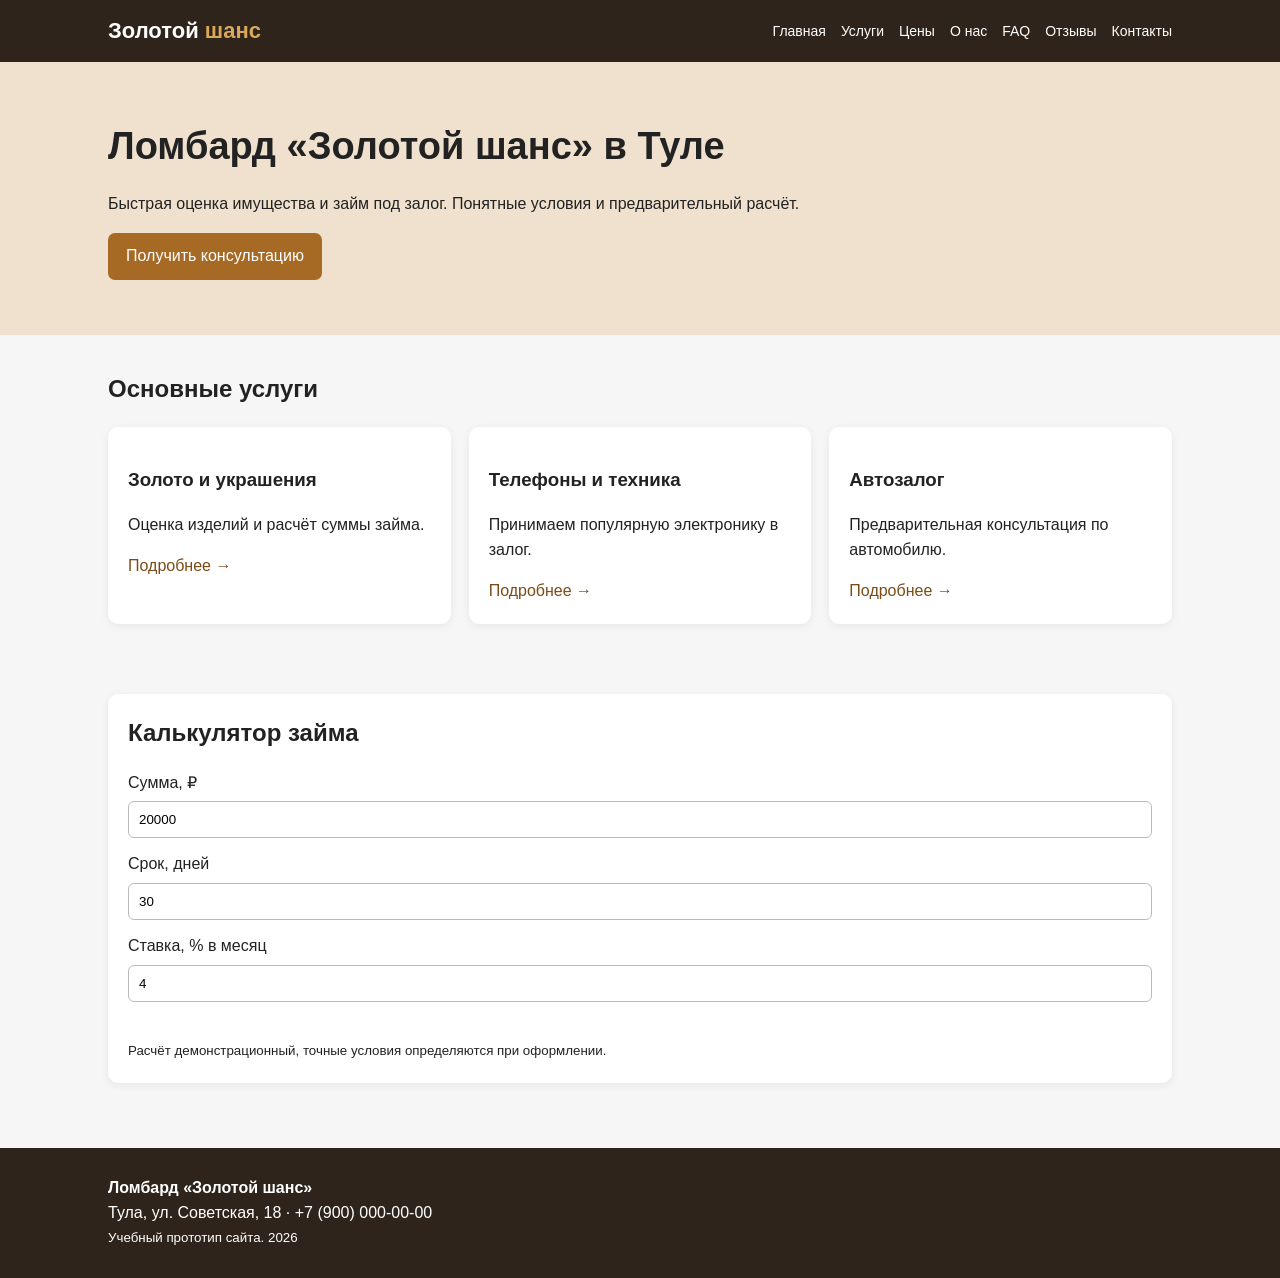
==== index.html @ b5f67ab0 "Add files via upload" ====
<!doctype html>
<html lang="ru"><head><meta charset="utf-8"><meta name="viewport" content="width=device-width,initial-scale=1">
<title>Ломбард «Золотой шанс» — Тула</title><meta name="description" content="Ломбард «Золотой шанс» — оценка имущества и займы под залог. Учебный сайт.">
<link rel="stylesheet" href="css/style.css"></head><body>
<header><div class="container header"><div class="logo">Золотой <span>шанс</span></div>
<nav><a href="index.html">Главная</a><a href="uslugi.html">Услуги</a><a href="ceny.html">Цены</a><a href="about.html">О нас</a><a href="faq.html">FAQ</a><a href="reviews.html">Отзывы</a><a href="contacts.html">Контакты</a></nav></div></header>
<main>
<section class="hero"><div class="container"><h1>Ломбард «Золотой шанс» в Туле</h1>
<p>Быстрая оценка имущества и займ под залог. Понятные условия и предварительный расчёт.</p>
<a class="btn" href="contacts.html">Получить консультацию</a></div></section>
<section><div class="container"><h2>Основные услуги</h2><div class="grid">
<div class="card"><h3>Золото и украшения</h3><p>Оценка изделий и расчёт суммы займа.</p><a href="zoloto.html">Подробнее →</a></div>
<div class="card"><h3>Телефоны и техника</h3><p>Принимаем популярную электронику в залог.</p><a href="tehnika.html">Подробнее →</a></div>
<div class="card"><h3>Автозалог</h3><p>Предварительная консультация по автомобилю.</p><a href="avto.html">Подробнее →</a></div></div></div></section>
<section><div class="container"><div class="card"><h2>Калькулятор займа</h2><label>Сумма, ₽</label><input id="amount" type="number" value="20000"><label>Срок, дней</label><input id="days" type="number" value="30"><label>Ставка, % в месяц</label><input id="rate" type="number" value="4"><p id="calcResult" class="price"></p><small>Расчёт демонстрационный, точные условия определяются при оформлении.</small></div></div></section>
</main>
<footer><div class="container"><b>Ломбард «Золотой шанс»</b><br>Тула, ул. Советская, 18 · +7 (900) 000-00-00<br><small>Учебный прототип сайта. <span class="year"></span></small></div></footer>
<script src="js/common.js"></script></body></html>
---- css/style.css ----
*{box-sizing:border-box}
body{margin:0;font-family:Arial,Helvetica,sans-serif;color:#222;background:#f6f6f6;line-height:1.55}
a{color:#7a4b16;text-decoration:none}
a:hover{text-decoration:underline}
.container{max-width:1100px;margin:auto;padding:0 18px}
header{background:#2e241b;color:#fff;position:sticky;top:0;z-index:5}
.header{display:flex;align-items:center;justify-content:space-between;gap:20px;padding:14px 18px}
.logo{font-size:22px;font-weight:700}.logo span{color:#d8a85b}
nav a{color:#fff;margin-left:15px;font-size:14px}
.hero{background:#efe1cd;padding:55px 0}
.hero h1{font-size:38px;margin:0 0 12px}
.btn{display:inline-block;background:#a66a25;color:#fff;border:0;padding:11px 18px;border-radius:7px;cursor:pointer}
.btn:hover{background:#8c571e;text-decoration:none}
.grid{display:grid;grid-template-columns:repeat(3,1fr);gap:18px}
.card{background:#fff;border-radius:10px;padding:20px;box-shadow:0 2px 8px #0001}
.price{font-size:22px;font-weight:bold;color:#8b5a20}
section{padding:35px 0}
h2{margin-top:0}
table{width:100%;border-collapse:collapse;background:#fff}
th,td{padding:10px;border:1px solid #ddd;text-align:left}
th{background:#eee}
form{background:#fff;padding:20px;border-radius:10px}
input,select,textarea{width:100%;padding:10px;margin:6px 0 14px;border:1px solid #bbb;border-radius:6px}
footer{background:#2e241b;color:#fff;padding:28px 0;margin-top:30px}
footer a{color:#e2c18d}
.notice{padding:12px;background:#fff3cd;border-radius:8px}
.breadcrumb{font-size:13px;color:#666;padding-top:18px}
.faq details{background:#fff;margin:8px 0;padding:12px;border-radius:7px}
@media(max-width:800px){.grid{grid-template-columns:1fr}.header{flex-direction:column;align-items:flex-start}nav a{margin:0 10px 0 0;display:inline-block}.hero h1{font-size:30px}}
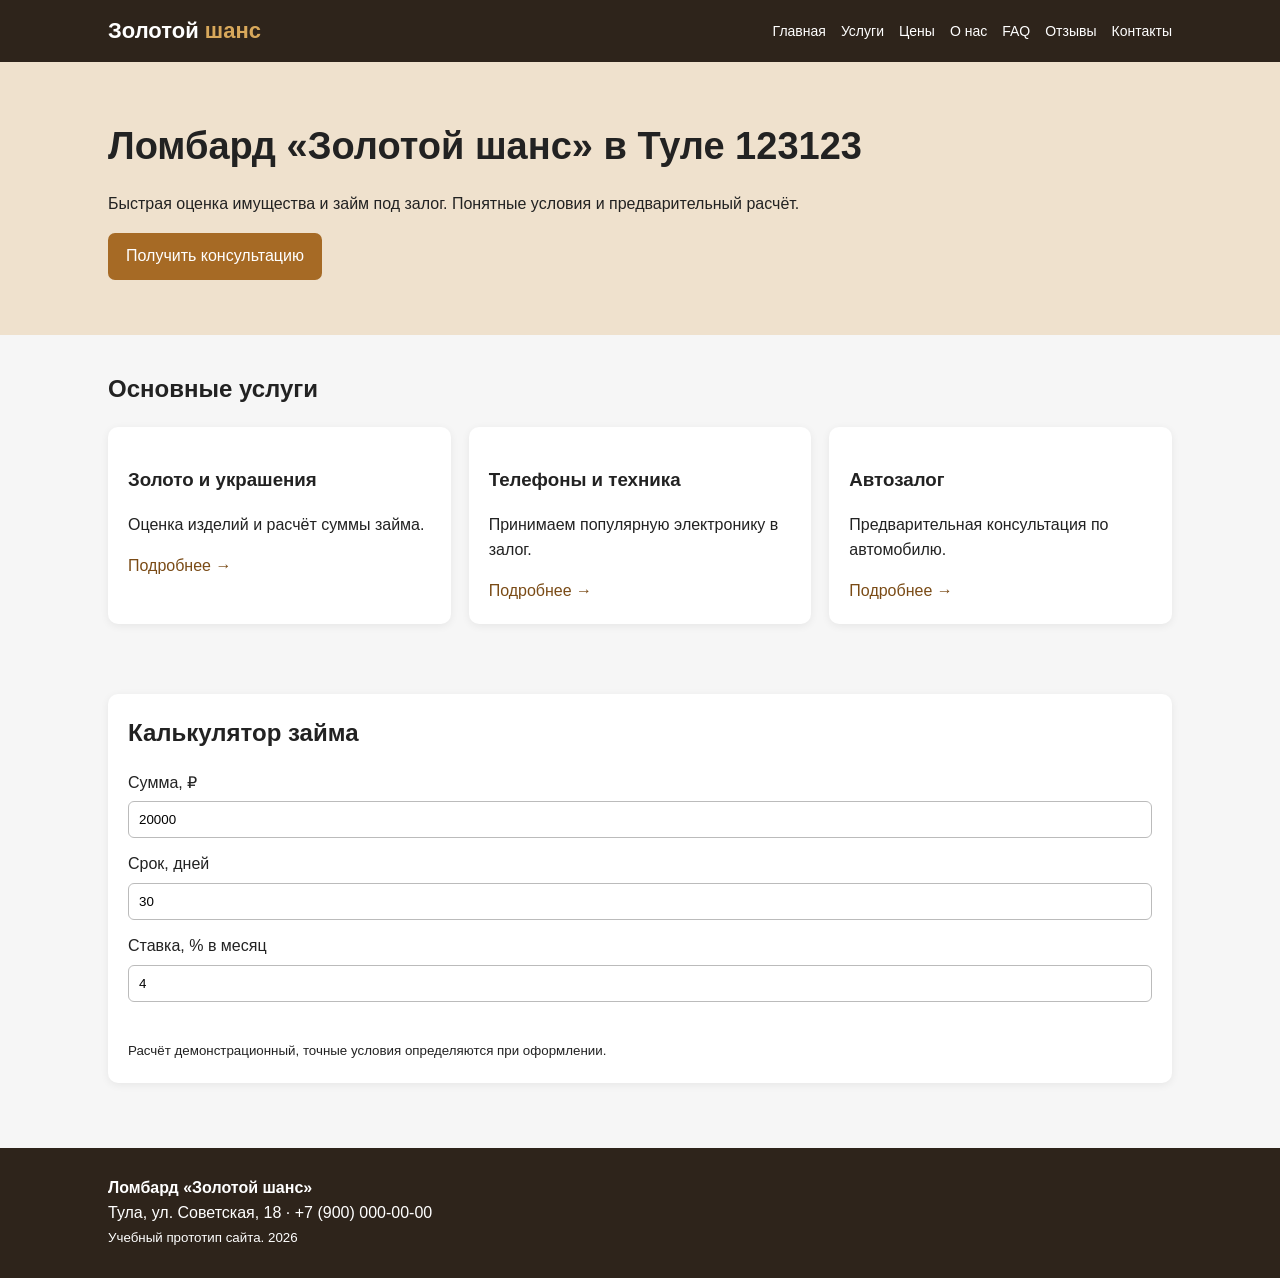
==== commit 2571a2cf: "Update index.html" ====
--- a/index.html
+++ b/index.html
@@ -5,7 +5,7 @@
 <header><div class="container header"><div class="logo">Золотой <span>шанс</span></div>
 <nav><a href="index.html">Главная</a><a href="uslugi.html">Услуги</a><a href="ceny.html">Цены</a><a href="about.html">О нас</a><a href="faq.html">FAQ</a><a href="reviews.html">Отзывы</a><a href="contacts.html">Контакты</a></nav></div></header>
 <main>
-<section class="hero"><div class="container"><h1>Ломбард «Золотой шанс» в Туле</h1>
+<section class="hero"><div class="container"><h1>Ломбард «Золотой шанс» в Туле 123123</h1>
 <p>Быстрая оценка имущества и займ под залог. Понятные условия и предварительный расчёт.</p>
 <a class="btn" href="contacts.html">Получить консультацию</a></div></section>
 <section><div class="container"><h2>Основные услуги</h2><div class="grid">
@@ -15,4 +15,4 @@
 <section><div class="container"><div class="card"><h2>Калькулятор займа</h2><label>Сумма, ₽</label><input id="amount" type="number" value="20000"><label>Срок, дней</label><input id="days" type="number" value="30"><label>Ставка, % в месяц</label><input id="rate" type="number" value="4"><p id="calcResult" class="price"></p><small>Расчёт демонстрационный, точные условия определяются при оформлении.</small></div></div></section>
 </main>
 <footer><div class="container"><b>Ломбард «Золотой шанс»</b><br>Тула, ул. Советская, 18 · +7 (900) 000-00-00<br><small>Учебный прототип сайта. <span class="year"></span></small></div></footer>
-<script src="js/common.js"></script></body></html>+<script src="js/common.js"></script></body></html>
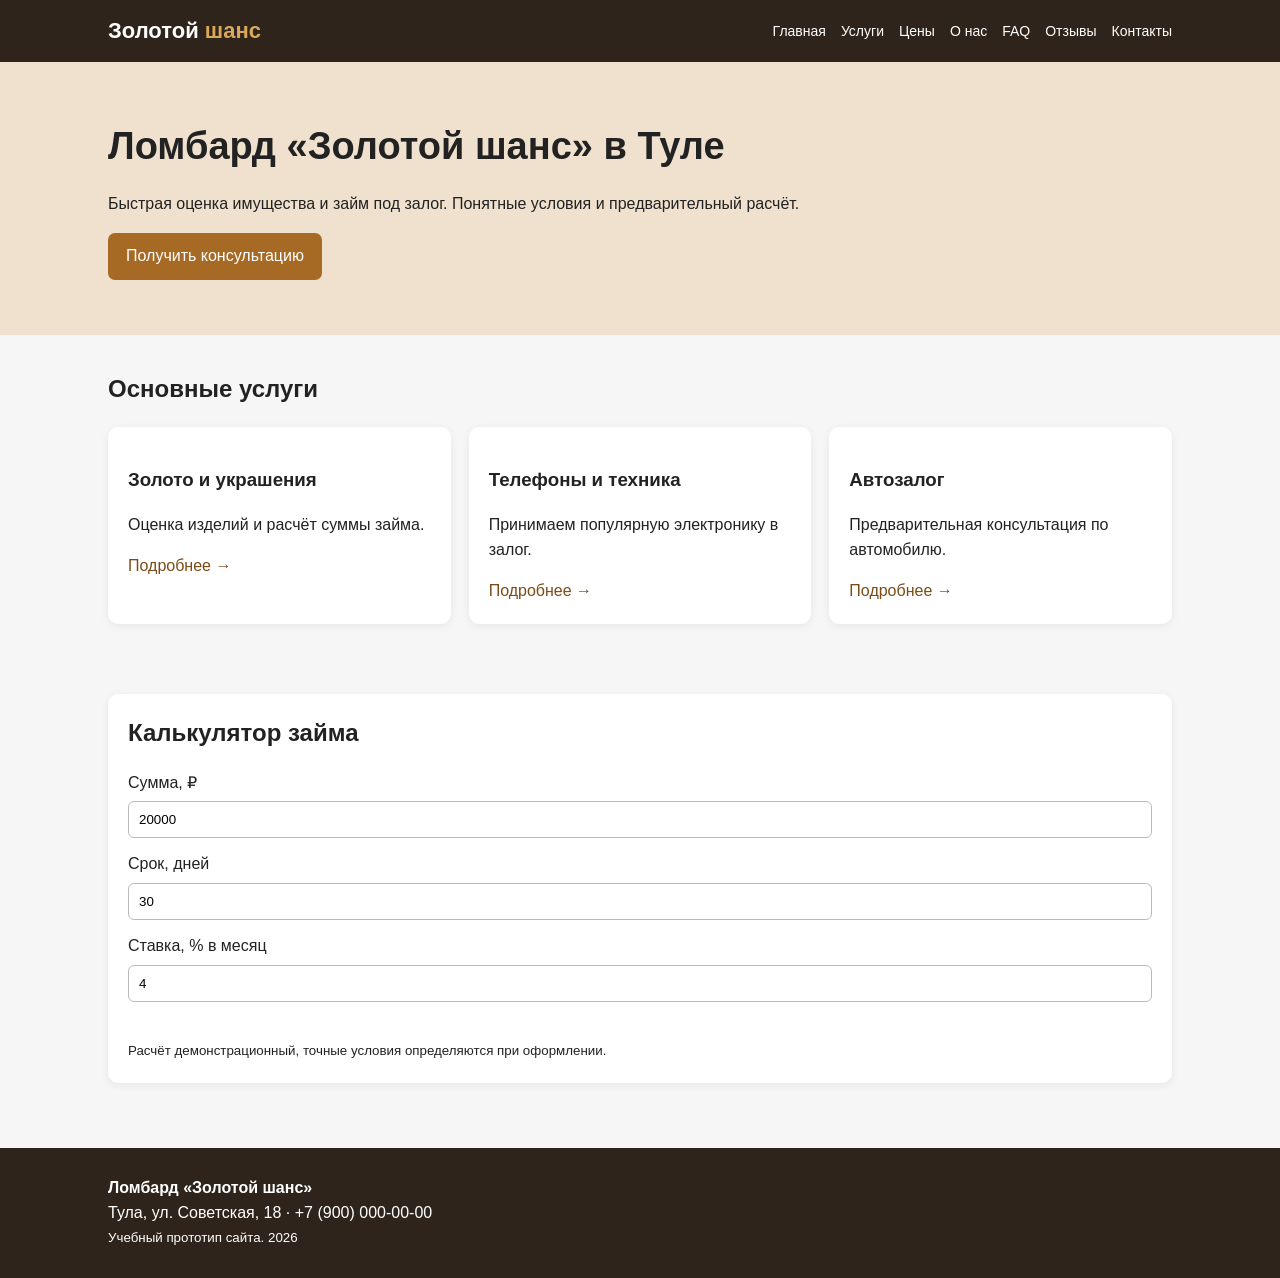
==== commit 28eb8a49: "Убрать тестовый текст 123123 из заголовка главной страницы" ====
--- a/index.html
+++ b/index.html
@@ -1,11 +1,25 @@
 <!doctype html>
 <html lang="ru"><head><meta charset="utf-8"><meta name="viewport" content="width=device-width,initial-scale=1">
 <title>Ломбард «Золотой шанс» — Тула</title><meta name="description" content="Ломбард «Золотой шанс» — оценка имущества и займы под залог. Учебный сайт.">
-<link rel="stylesheet" href="css/style.css"></head><body>
+<link rel="stylesheet" href="css/style.css">
+<!-- Yandex.Metrika counter -->
+<script type="text/javascript">
+    (function(m,e,t,r,i,k,a){
+        m[i]=m[i]||function(){(m[i].a=m[i].a||[]).push(arguments)};
+        m[i].l=1*new Date();
+        for (var j = 0; j < document.scripts.length; j++) {if (document.scripts[j].src === r) { return; }}
+        k=e.createElement(t),a=e.getElementsByTagName(t)[0],k.async=1,k.src=r,a.parentNode.insertBefore(k,a)
+    })(window, document,'script','https://mc.yandex.ru/metrika/tag.js?id=114308648', 'ym');
+
+    ym(114308648, 'init', {webvisor:true, clickmap:true, referrer: document.referrer, url: location.href, accurateTrackBounce:true, trackLinks:true});
+</script>
+<!-- /Yandex.Metrika counter -->
+</head><body>
+<noscript><div><img src="https://mc.yandex.ru/watch/114308648" style="position:absolute; left:-9999px;" alt="" /></div></noscript>
 <header><div class="container header"><div class="logo">Золотой <span>шанс</span></div>
 <nav><a href="index.html">Главная</a><a href="uslugi.html">Услуги</a><a href="ceny.html">Цены</a><a href="about.html">О нас</a><a href="faq.html">FAQ</a><a href="reviews.html">Отзывы</a><a href="contacts.html">Контакты</a></nav></div></header>
 <main>
-<section class="hero"><div class="container"><h1>Ломбард «Золотой шанс» в Туле 123123</h1>
+<section class="hero"><div class="container"><h1>Ломбард «Золотой шанс» в Туле</h1>
 <p>Быстрая оценка имущества и займ под залог. Понятные условия и предварительный расчёт.</p>
 <a class="btn" href="contacts.html">Получить консультацию</a></div></section>
 <section><div class="container"><h2>Основные услуги</h2><div class="grid">
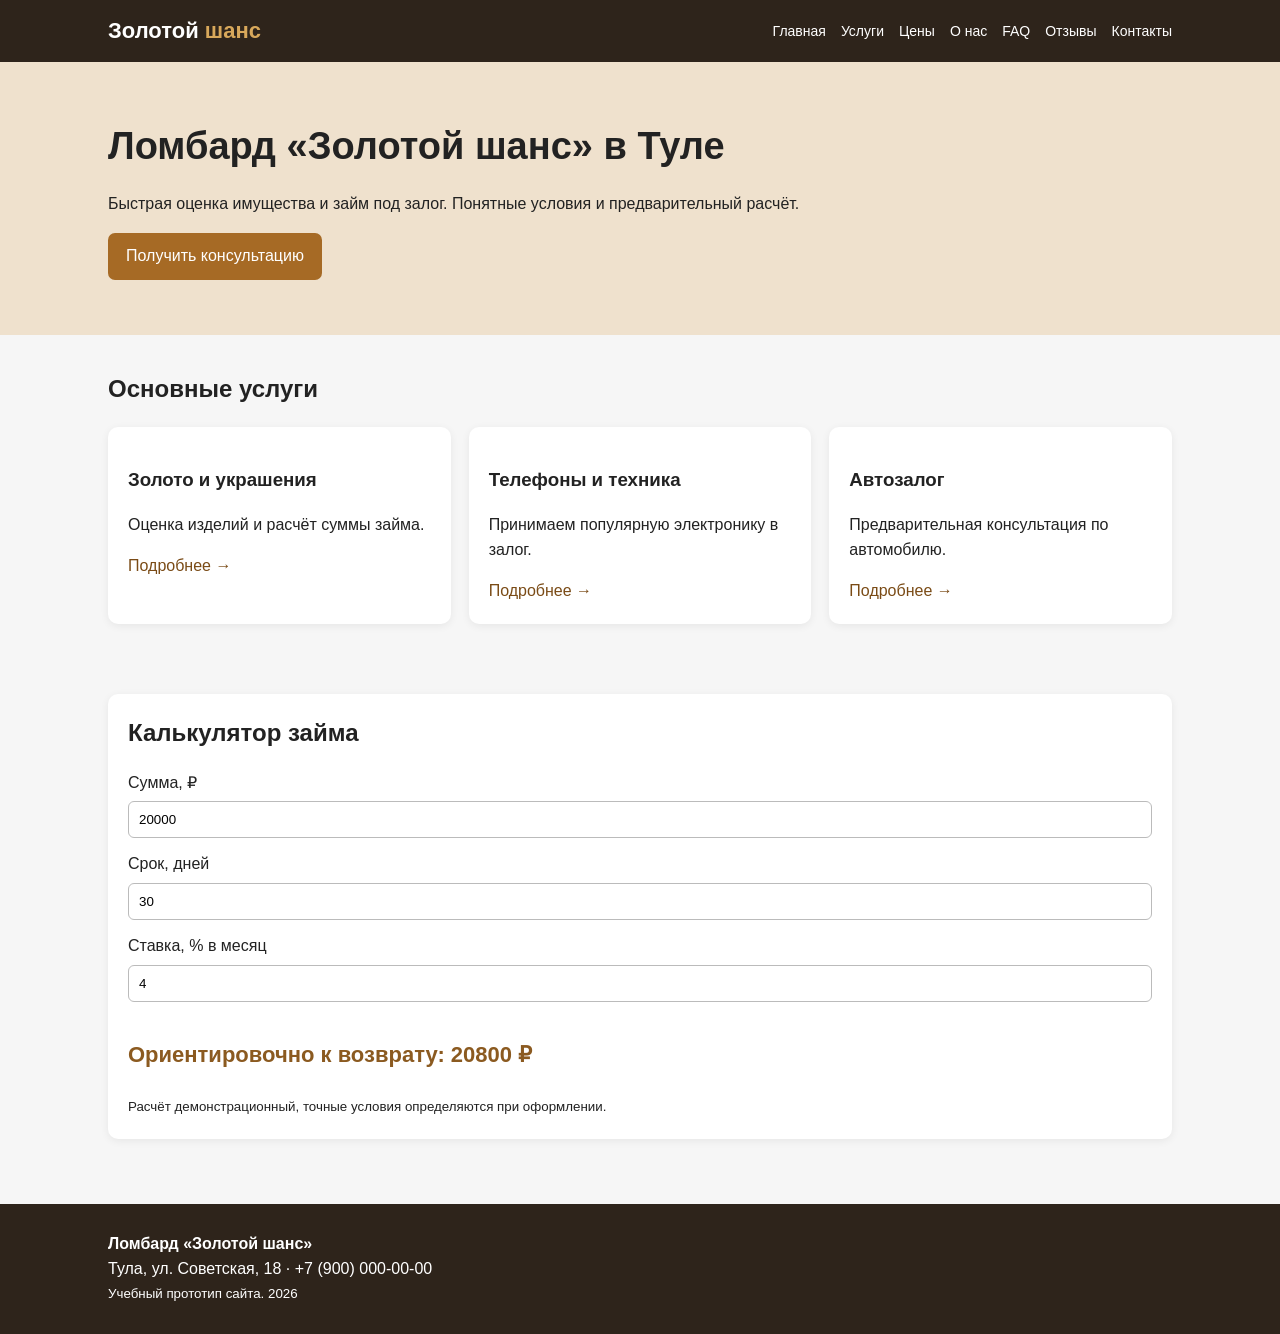
==== commit 52a364dc: "Починить калькулятор займа: добавить id=calc для скрипта" ====
--- a/index.html
+++ b/index.html
@@ -26,7 +26,7 @@
 <div class="card"><h3>Золото и украшения</h3><p>Оценка изделий и расчёт суммы займа.</p><a href="zoloto.html">Подробнее →</a></div>
 <div class="card"><h3>Телефоны и техника</h3><p>Принимаем популярную электронику в залог.</p><a href="tehnika.html">Подробнее →</a></div>
 <div class="card"><h3>Автозалог</h3><p>Предварительная консультация по автомобилю.</p><a href="avto.html">Подробнее →</a></div></div></div></section>
-<section><div class="container"><div class="card"><h2>Калькулятор займа</h2><label>Сумма, ₽</label><input id="amount" type="number" value="20000"><label>Срок, дней</label><input id="days" type="number" value="30"><label>Ставка, % в месяц</label><input id="rate" type="number" value="4"><p id="calcResult" class="price"></p><small>Расчёт демонстрационный, точные условия определяются при оформлении.</small></div></div></section>
+<section><div class="container"><div class="card" id="calc"><h2>Калькулятор займа</h2><label>Сумма, ₽</label><input id="amount" type="number" value="20000"><label>Срок, дней</label><input id="days" type="number" value="30"><label>Ставка, % в месяц</label><input id="rate" type="number" value="4"><p id="calcResult" class="price"></p><small>Расчёт демонстрационный, точные условия определяются при оформлении.</small></div></div></section>
 </main>
 <footer><div class="container"><b>Ломбард «Золотой шанс»</b><br>Тула, ул. Советская, 18 · +7 (900) 000-00-00<br><small>Учебный прототип сайта. <span class="year"></span></small></div></footer>
 <script src="js/common.js"></script></body></html>
